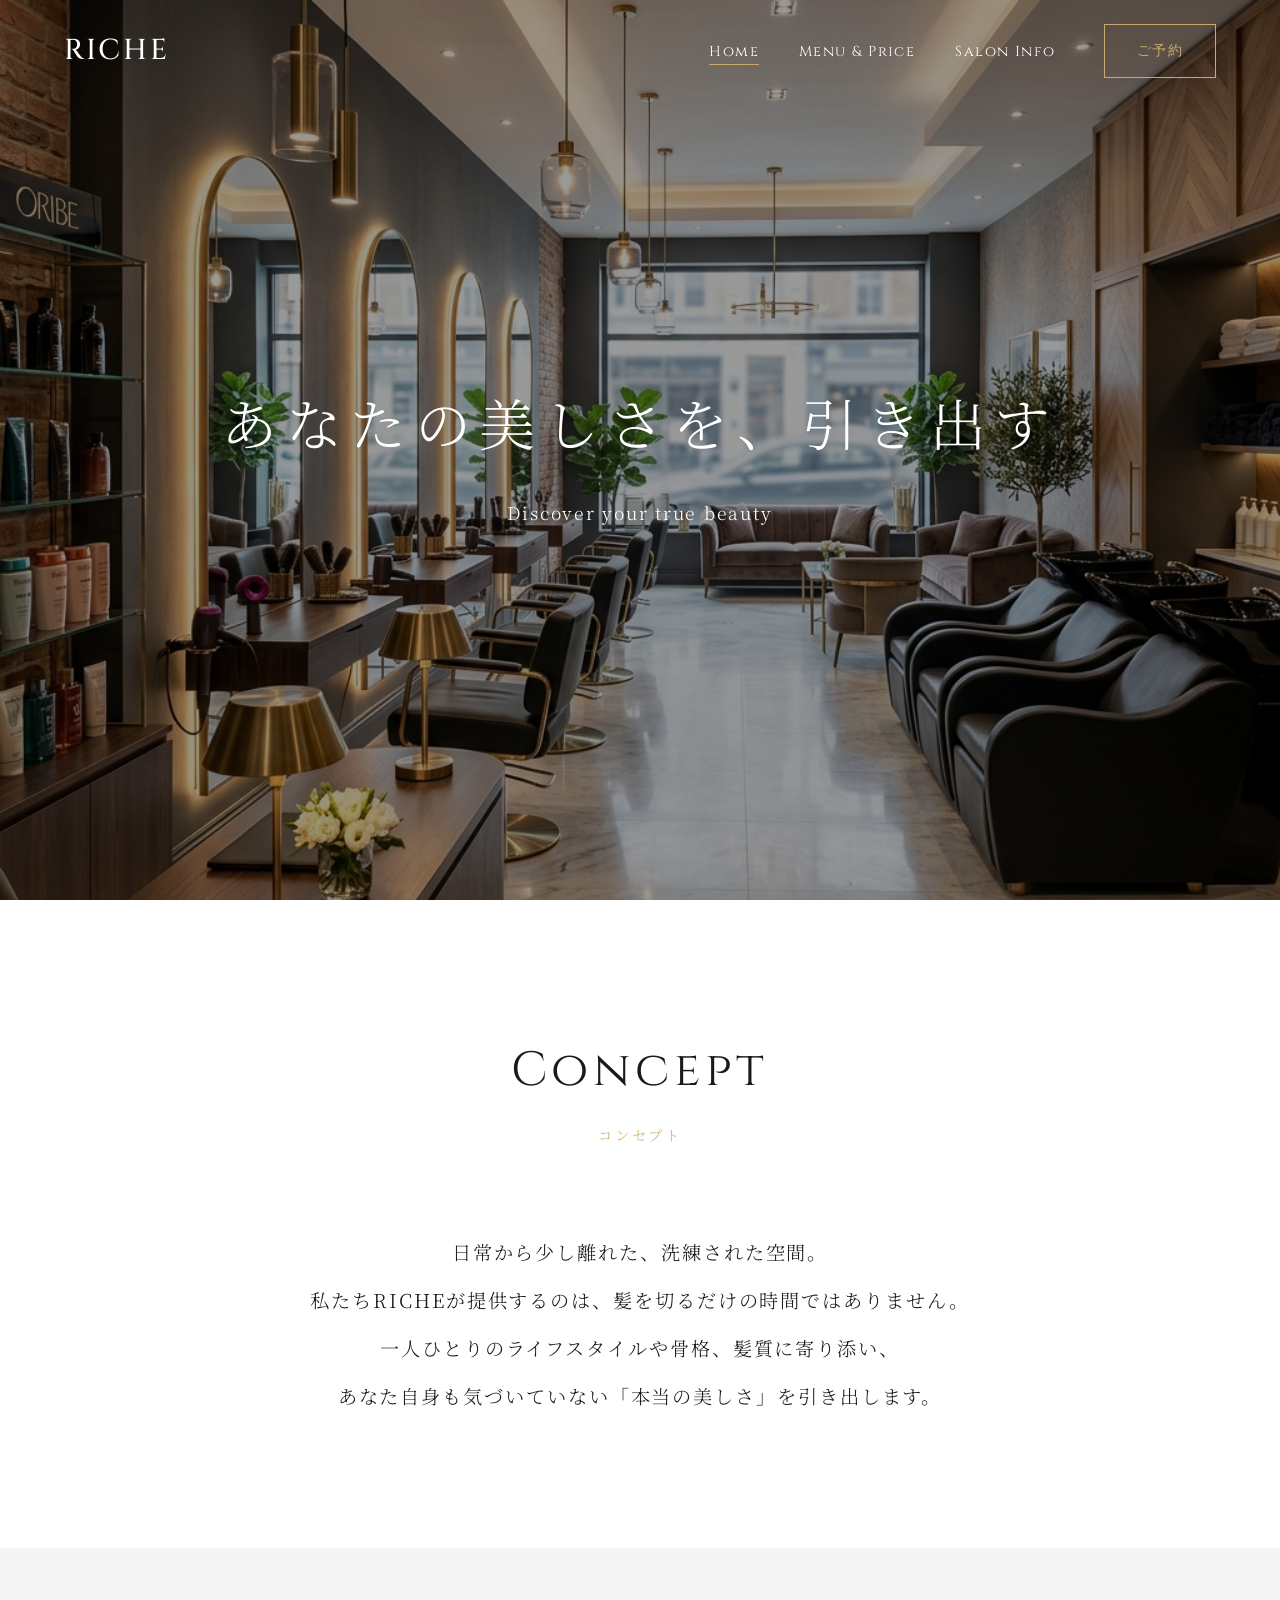
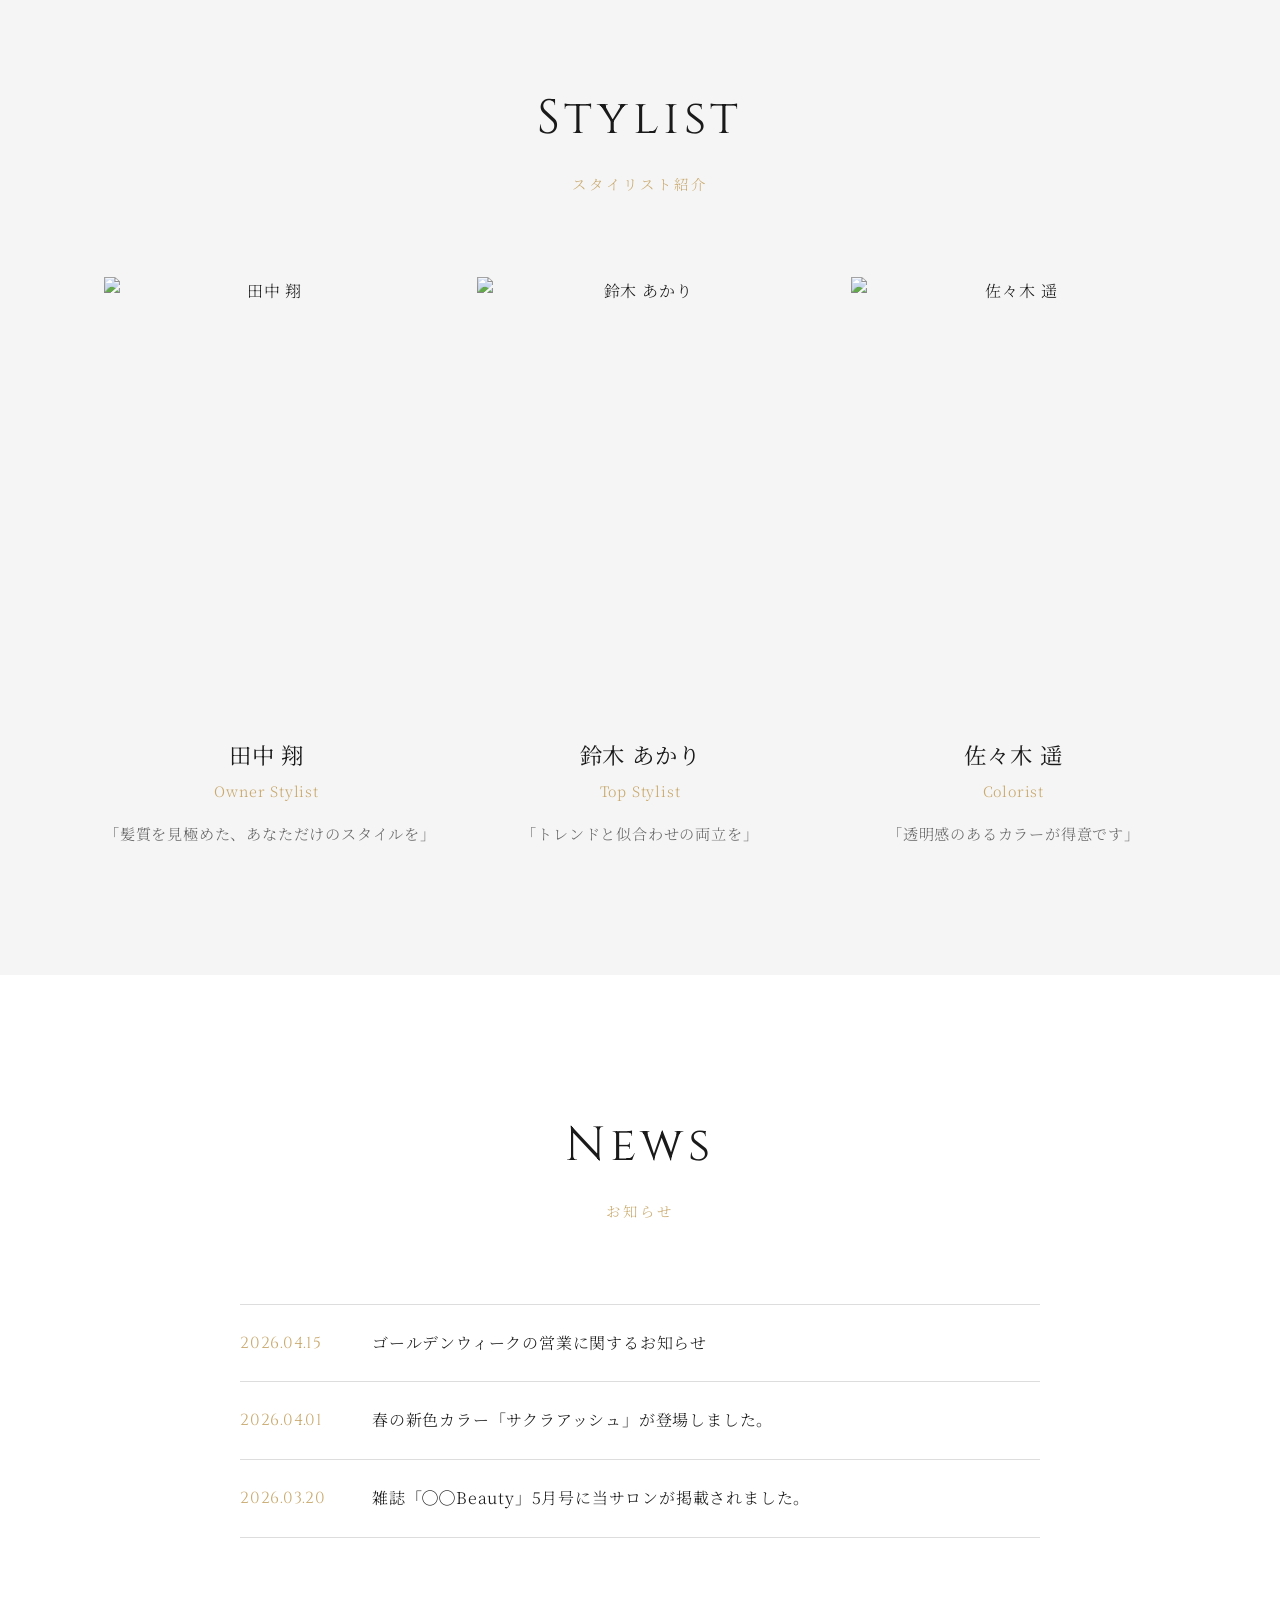
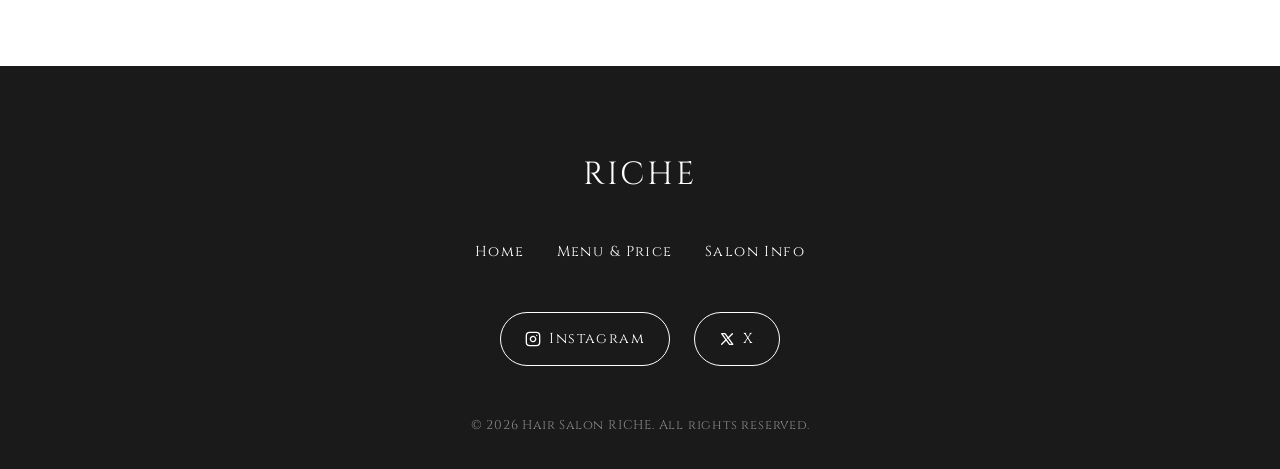
==== index.html @ cffab540 "first commit" ====
<!DOCTYPE html>
<html lang="ja">
<head>
  <meta charset="UTF-8">
  <meta name="viewport" content="width=device-width, initial-scale=1.0">
  <title>Hair Salon RICHE | 表参道の美容室</title>
  <meta name="description" content="東京・表参道の美容サロン「Hair Salon RICHE（リッシュ）」。あなたの美しさを引き出す、上質で洗練されたスタイルをご提案します。">
  <link rel="stylesheet" href="css/style.css">
</head>
<body>

  <!-- Header -->
  <header class="header">
    <a href="index.html" class="logo">RICHE</a>
    
    <div class="menu-toggle">
      <span></span>
      <span></span>
      <span></span>
    </div>

    <nav class="nav">
      <ul class="nav-links">
        <li><a href="index.html" class="nav-link active">Home</a></li>
        <li><a href="menu.html" class="nav-link">Menu & Price</a></li>
        <li><a href="info.html" class="nav-link">Salon Info</a></li>
      </ul>
      <a href="menu.html#reserve" class="btn-reserve">ご予約</a>
    </nav>
  </header>

  <!-- Hero Section -->
  <section class="hero">
    <div class="hero-content">
      <h2 class="hero-title">あなたの美しさを、引き出す</h2>
      <p class="hero-subtitle">Discover your true beauty</p>
    </div>
  </section>

  <!-- Concept Section -->
  <section class="section">
    <div class="container fade-in">
      <div class="section-title">
        <h2 class="en-title">Concept</h2>
        <p class="ja-subtitle">コンセプト</p>
      </div>
      <p class="concept-text">
        日常から少し離れた、洗練された空間。<br>
        私たちRICHEが提供するのは、髪を切るだけの時間ではありません。<br>
        一人ひとりのライフスタイルや骨格、髪質に寄り添い、<br>
        あなた自身も気づいていない「本当の美しさ」を引き出します。
      </p>
    </div>
  </section>

  <!-- Stylist Section -->
  <section class="section section-light">
    <div class="container fade-in">
      <div class="section-title">
        <h2 class="en-title">Stylist</h2>
        <p class="ja-subtitle">スタイリスト紹介</p>
      </div>
      
      <div class="stylist-grid">
        <!-- Stylist 1 -->
        <div class="stylist-card">
          <img src="https://images.unsplash.com/photo-1506794778202-cad84cf45f1d?q=80&w=600&auto=format&fit=crop" alt="田中 翔" class="stylist-image">
          <h3 class="stylist-name">田中 翔</h3>
          <p class="stylist-role">Owner Stylist</p>
          <p class="stylist-comment">「髪質を見極めた、あなただけのスタイルを」</p>
        </div>
        
        <!-- Stylist 2 -->
        <div class="stylist-card">
          <img src="https://images.unsplash.com/photo-1534528741775-53994a69daeb?q=80&w=600&auto=format&fit=crop" alt="鈴木 あかり" class="stylist-image">
          <h3 class="stylist-name">鈴木 あかり</h3>
          <p class="stylist-role">Top Stylist</p>
          <p class="stylist-comment">「トレンドと似合わせの両立を」</p>
        </div>

        <!-- Stylist 3 -->
        <div class="stylist-card">
          <img src="https://images.unsplash.com/photo-1544005313-94ddf0286df2?q=80&w=600&auto=format&fit=crop" alt="佐々木 遥" class="stylist-image">
          <h3 class="stylist-name">佐々木 遥</h3>
          <p class="stylist-role">Colorist</p>
          <p class="stylist-comment">「透明感のあるカラーが得意です」</p>
        </div>
      </div>
    </div>
  </section>

  <!-- News Section -->
  <section class="section">
    <div class="container fade-in">
      <div class="section-title">
        <h2 class="en-title">News</h2>
        <p class="ja-subtitle">お知らせ</p>
      </div>
      
      <div class="news-list">
        <article class="news-item">
          <time class="news-date">2026.04.15</time>
          <p class="news-title">ゴールデンウィークの営業に関するお知らせ</p>
        </article>
        <article class="news-item">
          <time class="news-date">2026.04.01</time>
          <p class="news-title">春の新色カラー「サクラアッシュ」が登場しました。</p>
        </article>
        <article class="news-item">
          <time class="news-date">2026.03.20</time>
          <p class="news-title">雑誌「◯◯Beauty」5月号に当サロンが掲載されました。</p>
        </article>
      </div>
    </div>
  </section>

  <!-- Footer -->
  <footer class="footer">
    <div class="footer-logo">RICHE</div>
    <ul class="footer-nav">
      <li><a href="index.html">Home</a></li>
      <li><a href="menu.html">Menu & Price</a></li>
      <li><a href="info.html">Salon Info</a></li>
    </ul>
    <div class="footer-sns">
      <a href="#" target="_blank" rel="noopener noreferrer" class="btn-sns">
        <svg xmlns="http://www.w3.org/2000/svg" width="16" height="16" viewBox="0 0 24 24" fill="none" stroke="currentColor" stroke-width="2" stroke-linecap="round" stroke-linejoin="round"><rect x="2" y="2" width="20" height="20" rx="5" ry="5"></rect><path d="M16 11.37A4 4 0 1 1 12.63 8 4 4 0 0 1 16 11.37z"></path><line x1="17.5" y1="6.5" x2="17.51" y2="6.5"></line></svg>
        <span>Instagram</span>
      </a>
      <a href="#" target="_blank" rel="noopener noreferrer" class="btn-sns">
        <svg xmlns="http://www.w3.org/2000/svg" width="16" height="16" viewBox="0 0 24 24" fill="none" stroke="currentColor" stroke-width="2" stroke-linecap="round" stroke-linejoin="round"><path d="M4 4l11.73 16h5L9 4z"></path><path d="M4 20l6.76-6.76"></path><path d="M20 4l-6.76 6.76"></path></svg>
        <span>X</span>
      </a>
    </div>
    <p class="copyright">&copy; 2026 Hair Salon RICHE. All rights reserved.</p>
  </footer>

  <script src="js/script.js"></script>
</body>
</html>
---- css/style.css ----
@import url('https://fonts.googleapis.com/css2?family=Cinzel:wght@400;500;600&family=Noto+Serif+JP:wght@300;400;500&display=swap');

/* Variables */
:root {
  --color-black: #1A1A1A;
  --color-gold: #C9A96E;
  --color-white: #FFFFFF;
  --color-lightgray: #F5F5F5;
  --font-ja: 'Noto Serif JP', serif;
  --font-en: 'Cinzel', serif;
}

/* Reset & Base Styles */
* {
  margin: 0;
  padding: 0;
  box-sizing: border-box;
}

body {
  font-family: var(--font-ja);
  color: var(--color-black);
  background-color: var(--color-white);
  line-height: 1.8;
  font-weight: 300;
  letter-spacing: 0.05em;
  overflow-x: hidden;
}

a {
  text-decoration: none;
  color: inherit;
  transition: all 0.3s ease;
}

img {
  max-width: 100%;
  height: auto;
  display: block;
}

ul {
  list-style: none;
}

/* Typography */
h1, h2, h3, h4, h5, h6 {
  font-weight: 400;
}

.en-title {
  font-family: var(--font-en);
  font-size: 3rem;
  letter-spacing: 0.1em;
  margin-bottom: 0.5rem;
  color: var(--color-black);
}

.ja-subtitle {
  font-size: 0.9rem;
  color: var(--color-gold);
  letter-spacing: 0.2em;
  margin-bottom: 3rem;
}

.section-title {
  text-align: center;
  margin-bottom: 5rem;
}

/* Layout */
.container {
  max-width: 1200px;
  margin: 0 auto;
  padding: 0 5%;
}

.section {
  padding: 8rem 0;
}

.section-light {
  background-color: var(--color-lightgray);
}

/* Header */
.header {
  position: fixed;
  top: 0;
  left: 0;
  width: 100%;
  padding: 1.5rem 5%;
  display: flex;
  justify-content: space-between;
  align-items: center;
  z-index: 100;
  transition: background-color 0.4s ease, padding 0.4s ease;
}

.header.scrolled {
  background-color: rgba(255, 255, 255, 0.95);
  padding: 1rem 5%;
  box-shadow: 0 2px 10px rgba(0, 0, 0, 0.05);
}

.logo {
  font-family: var(--font-en);
  font-size: 1.8rem;
  font-weight: 500;
  letter-spacing: 0.1em;
  color: var(--color-white);
  transition: color 0.4s ease;
}

.header.scrolled .logo,
.header.not-top .logo {
  color: var(--color-black);
}

.nav {
  display: flex;
  align-items: center;
  gap: 3rem;
}

.nav-links {
  display: flex;
  gap: 2.5rem;
}

.nav-link {
  font-family: var(--font-en);
  font-size: 0.9rem;
  letter-spacing: 0.1em;
  color: var(--color-white);
  position: relative;
  transition: color 0.4s ease;
}

.header.scrolled .nav-link,
.header.not-top .nav-link {
  color: var(--color-black);
}

.nav-link::after {
  content: '';
  position: absolute;
  bottom: -4px;
  left: 0;
  width: 0;
  height: 1px;
  background-color: var(--color-gold);
  transition: width 0.3s ease;
}

.nav-link:hover::after,
.nav-link.active::after {
  width: 100%;
}

.btn-reserve {
  display: inline-block;
  padding: 0.8rem 2rem;
  background-color: transparent;
  color: var(--color-gold);
  border: 1px solid var(--color-gold);
  font-family: var(--font-en);
  font-size: 0.9rem;
  letter-spacing: 0.1em;
  transition: all 0.3s ease;
}

.btn-reserve:hover {
  background-color: var(--color-gold);
  color: var(--color-white);
}

/* Mobile Menu Toggle */
.menu-toggle {
  display: none;
  flex-direction: column;
  gap: 6px;
  cursor: pointer;
  z-index: 101;
}

.menu-toggle span {
  display: block;
  width: 30px;
  height: 1px;
  background-color: var(--color-white);
  transition: all 0.3s ease;
}

.header.scrolled .menu-toggle span,
.header.not-top .menu-toggle span {
  background-color: var(--color-black);
}

.menu-toggle.active span:nth-child(1) {
  transform: translateY(7px) rotate(45deg);
  background-color: var(--color-black);
}

.menu-toggle.active span:nth-child(2) {
  opacity: 0;
}

.menu-toggle.active span:nth-child(3) {
  transform: translateY(-7px) rotate(-45deg);
  background-color: var(--color-black);
}

/* Hero Section */
.hero {
  height: 100vh;
  position: relative;
  display: flex;
  align-items: center;
  justify-content: center;
  background-image: url('../images/hero_salon_empty.png');
  background-size: cover;
  background-position: center;
  background-attachment: fixed;
}

.hero::after {
  content: '';
  position: absolute;
  top: 0;
  left: 0;
  width: 100%;
  height: 100%;
  background-color: rgba(0, 0, 0, 0.4);
}

.hero-content {
  position: relative;
  z-index: 1;
  text-align: center;
  color: var(--color-white);
}

.hero-title {
  font-size: 3.5rem;
  font-weight: 300;
  letter-spacing: 0.15em;
  margin-bottom: 1.5rem;
  opacity: 0;
  transform: translateY(30px);
  animation: fadeInUp 1.5s ease 0.5s forwards;
}

.hero-subtitle {
  font-size: 1.1rem;
  letter-spacing: 0.1em;
  opacity: 0;
  transform: translateY(30px);
  animation: fadeInUp 1.5s ease 1s forwards;
}

/* Concept Section */
.concept-text {
  text-align: center;
  font-size: 1.2rem;
  line-height: 2.5;
  letter-spacing: 0.1em;
  max-width: 800px;
  margin: 0 auto;
}

/* Stylist Section */
.stylist-grid {
  display: grid;
  grid-template-columns: repeat(3, 1fr);
  gap: 3rem;
}

.stylist-card {
  text-align: center;
}

.stylist-image {
  width: 100%;
  aspect-ratio: 3/4;
  object-fit: cover;
  margin-bottom: 1.5rem;
  filter: grayscale(20%);
  transition: filter 0.4s ease;
}

.stylist-card:hover .stylist-image {
  filter: grayscale(0%);
}

.stylist-name {
  font-size: 1.4rem;
  margin-bottom: 0.2rem;
}

.stylist-role {
  font-size: 0.9rem;
  color: var(--color-gold);
  margin-bottom: 1rem;
}

.stylist-comment {
  font-size: 0.95rem;
  color: #666;
}

/* News Section */
.news-list {
  max-width: 800px;
  margin: 0 auto;
}

.news-item {
  display: flex;
  gap: 2rem;
  padding: 1.5rem 0;
  border-bottom: 1px solid #ddd;
  transition: background-color 0.3s ease;
}

.news-item:first-child {
  border-top: 1px solid #ddd;
}

.news-item:hover {
  background-color: var(--color-white);
}

.news-date {
  font-family: var(--font-en);
  color: var(--color-gold);
  min-width: 100px;
}

.news-title {
  font-size: 1rem;
}

/* Page Header (Subpages) */
.page-header {
  padding-top: 180px;
  padding-bottom: 80px;
  text-align: center;
  background-color: var(--color-lightgray);
  opacity: 0;
  transform: translateY(30px);
  animation: fadeInUp 1s ease 0.2s forwards;
}

/* Menu Section */
.menu-category {
  margin-bottom: 5rem;
}

.menu-category-title {
  font-family: var(--font-en);
  font-size: 2rem;
  color: var(--color-gold);
  margin-bottom: 2rem;
  border-bottom: 1px solid #eee;
  padding-bottom: 1rem;
  text-align: left;
}

.menu-list {
  display: grid;
  gap: 1.5rem;
}

.menu-item {
  display: flex;
  justify-content: space-between;
  align-items: baseline;
}

.menu-name {
  font-size: 1.1rem;
}

.menu-price {
  font-family: var(--font-en);
  font-size: 1.2rem;
}

/* Coupon Banner */
.coupon-banner {
  background-color: var(--color-black);
  color: var(--color-white);
  text-align: center;
  padding: 4rem 2rem;
  margin: 5rem 0;
}

.coupon-title {
  font-size: 1.5rem;
  margin-bottom: 1rem;
  color: var(--color-gold);
}

.coupon-desc {
  font-size: 1.1rem;
  letter-spacing: 0.1em;
}

/* Reservation Form */
.reservation-section {
  padding: 8rem 0;
  background-color: var(--color-lightgray);
}

.reservation-form {
  max-width: 800px;
  margin: 0 auto;
  background: var(--color-white);
  padding: 4rem;
  box-shadow: 0 4px 20px rgba(0,0,0,0.05);
}

.form-group {
  margin-bottom: 2rem;
}

.form-label {
  display: block;
  font-family: var(--font-en);
  margin-bottom: 0.5rem;
  font-size: 0.9rem;
  letter-spacing: 0.1em;
  color: var(--color-gold);
}

.form-control {
  width: 100%;
  padding: 1rem;
  border: 1px solid #ddd;
  font-family: var(--font-ja);
  font-size: 1rem;
  background-color: var(--color-white);
  transition: border-color 0.3s ease;
}

.form-control:focus {
  outline: none;
  border-color: var(--color-gold);
}

textarea.form-control {
  resize: vertical;
  min-height: 150px;
}

.btn-submit {
  display: block;
  width: 100%;
  padding: 1.2rem;
  background-color: var(--color-black);
  color: var(--color-white);
  border: none;
  font-family: var(--font-en);
  font-size: 1.1rem;
  letter-spacing: 0.1em;
  cursor: pointer;
  transition: background-color 0.3s ease;
  margin-top: 3rem;
}

.btn-submit:hover {
  background-color: var(--color-gold);
}

/* External Booking Button */
.external-booking {
  text-align: center;
  margin-bottom: 4rem;
}

.btn-hotpepper {
  display: inline-block;
  background-color: #1A1A1A;
  color: #FFF;
  padding: 1.2rem 3rem;
  font-weight: 500;
  border-radius: 4px;
  letter-spacing: 0.1em;
  transition: background-color 0.3s ease;
  margin-bottom: 3rem;
}

.btn-hotpepper:hover {
  background-color: #333;
  color: #FFF;
}

.separator {
  display: flex;
  align-items: center;
  text-align: center;
  color: #888;
  font-size: 0.9rem;
}

.separator::before,
.separator::after {
  content: '';
  flex: 1;
  border-bottom: 1px solid #ddd;
}

.separator span {
  padding: 0 1rem;
}

/* Calendar */
.calendar-header {
  display: flex;
  justify-content: space-between;
  align-items: center;
  margin-bottom: 1rem;
}

.btn-calendar-nav {
  background: var(--color-white);
  border: 1px solid #ddd;
  padding: 0.5rem 1.5rem;
  cursor: pointer;
  font-family: var(--font-ja);
  transition: background-color 0.3s ease;
}

.btn-calendar-nav:hover {
  background: var(--color-lightgray);
}

.calendar-wrapper {
  overflow-x: auto;
  overflow-y: scroll;
  max-height: 400px; /* 13:00あたりまで表示 */
  margin-bottom: 1rem;
  border-bottom: 1px solid #ddd;
}

.availability-calendar {
  width: 100%;
  border-collapse: separate;
  border-spacing: 0;
  text-align: center;
  min-width: 600px;
}

.availability-calendar thead th {
  position: sticky;
  top: 0;
  z-index: 2;
  border-top: 1px solid #ddd;
  border-bottom: 1px solid #ddd;
  background-color: var(--color-lightgray);
}

.availability-calendar th {
  border-right: 1px solid #ddd;
  border-bottom: 1px solid #ddd;
  padding: 1.2rem 0.8rem;
  font-family: var(--font-ja);
}

.availability-calendar td {
  border-right: 1px solid #ddd;
  border-bottom: 1px solid #ddd;
  padding: 0;
  font-family: var(--font-ja);
  height: 1px; /* Firefox等で高さを100%にするハック */
}

.availability-calendar th:first-child,
.availability-calendar td:first-child {
  border-left: 1px solid #ddd;
}

.availability-calendar th {
  background-color: var(--color-lightgray);
  font-weight: 500;
  font-size: 0.9rem;
}

.availability-calendar td {
  background-color: var(--color-white);
  padding: 0;
}

.availability-calendar label {
  display: block;
  width: 100%;
  height: 100%;
  cursor: pointer;
  margin: 0;
}

.availability-calendar input[type="radio"] {
  display: none;
}

.availability-calendar input[type="radio"] + span {
  display: flex;
  justify-content: center;
  align-items: center;
  width: 100%;
  height: 100%;
  padding: 1.2rem 0.8rem;
  box-sizing: border-box;
  transition: all 0.3s ease;
}

.availability-calendar input[type="radio"]:checked + span {
  background-color: var(--color-gold);
  color: var(--color-white);
}

.status-x {
  color: #ccc;
  display: flex;
  justify-content: center;
  align-items: center;
  width: 100%;
  height: 100%;
  padding: 1.2rem 0.8rem;
  box-sizing: border-box;
}

/* Modal */
.modal {
  display: none;
  position: fixed;
  top: 0;
  left: 0;
  width: 100%;
  height: 100%;
  background: rgba(0,0,0,0.6);
  z-index: 1000;
  align-items: center;
  justify-content: center;
}

.modal.active {
  display: flex;
}

.modal-content {
  background: var(--color-white);
  padding: 3rem;
  max-width: 500px;
  width: 90%;
  border-radius: 4px;
  position: relative;
}

.modal-close {
  position: absolute;
  top: 1rem;
  right: 1.5rem;
  font-size: 1.5rem;
  cursor: pointer;
  color: #888;
  transition: color 0.3s ease;
}

.modal-close:hover {
  color: var(--color-black);
}

.modal-title {
  font-size: 1.2rem;
  margin-bottom: 2rem;
  text-align: center;
  color: var(--color-gold);
}

.modal-details p {
  margin-bottom: 1rem;
  font-size: 0.95rem;
}

.modal-actions {
  display: flex;
  gap: 1rem;
  margin-top: 2rem;
}

.modal-actions button {
  flex: 1;
  padding: 1rem;
  font-family: var(--font-ja);
  font-size: 1rem;
  cursor: pointer;
  border: none;
  transition: all 0.3s ease;
}

.btn-cancel {
  background: var(--color-lightgray);
  color: var(--color-black);
}

.btn-cancel:hover {
  background: #e0e0e0;
}

.btn-confirm {
  background: var(--color-black);
  color: var(--color-white);
}

.btn-confirm:hover {
  background: var(--color-gold);
}

/* Info Section */
.gallery-grid {
  display: grid;
  grid-template-columns: repeat(2, 1fr);
  gap: 2rem;
  margin-bottom: 5rem;
}

.gallery-img {
  width: 100%;
  aspect-ratio: 4/3;
  object-fit: cover;
}

.info-wrapper {
  display: flex;
  gap: 4rem;
  align-items: flex-start;
}

.info-details {
  flex: 1;
}

.info-table {
  width: 100%;
  border-collapse: collapse;
}

.info-table th,
.info-table td {
  padding: 1.5rem 0;
  border-bottom: 1px solid #eee;
  text-align: left;
}

.info-table th {
  width: 30%;
  font-weight: 400;
  color: var(--color-gold);
}

.info-map {
  flex: 1;
  height: 400px;
}

.info-map iframe {
  width: 100%;
  height: 100%;
  border: 0;
}

/* Footer */
.footer {
  background-color: var(--color-black);
  color: var(--color-white);
  padding: 5rem 5% 2rem;
  text-align: center;
}

.footer-logo {
  font-family: var(--font-en);
  font-size: 2rem;
  margin-bottom: 2rem;
  letter-spacing: 0.1em;
}

.footer-nav {
  display: flex;
  justify-content: center;
  gap: 2rem;
  margin-bottom: 3rem;
}

.footer-nav a {
  font-family: var(--font-en);
  font-size: 0.9rem;
  letter-spacing: 0.1em;
}

.footer-nav a:hover {
  color: var(--color-gold);
}

.footer-sns {
  display: flex;
  justify-content: center;
  gap: 1.5rem;
  margin-bottom: 3rem;
}

.btn-sns {
  display: flex;
  align-items: center;
  gap: 0.5rem;
  padding: 0.8rem 1.5rem;
  background-color: transparent;
  color: var(--color-white);
  border: 1px solid var(--color-white);
  font-family: var(--font-en);
  font-size: 0.9rem;
  letter-spacing: 0.1em;
  border-radius: 30px;
  transition: all 0.3s ease;
}

.btn-sns:hover {
  background-color: var(--color-white);
  color: var(--color-black);
}

.copyright {
  font-family: var(--font-en);
  font-size: 0.8rem;
  color: #888;
}

/* Animations */
@keyframes fadeInUp {
  from {
    opacity: 0;
    transform: translateY(30px);
  }
  to {
    opacity: 1;
    transform: translateY(0);
  }
}

.fade-in {
  opacity: 0;
  transform: translateY(30px);
  transition: opacity 1s ease, transform 1s ease;
}

.fade-in.appear {
  opacity: 1;
  transform: translateY(0);
}

/* Responsive */
@media (max-width: 900px) {
  .nav {
    position: fixed;
    top: 0;
    left: 0;
    width: 100%;
    height: 100vh;
    background-color: var(--color-white);
    flex-direction: column;
    justify-content: center;
    align-items: center;
    gap: 2rem;
    transform: translateX(100%);
    transition: transform 0.4s ease;
  }

  .nav.active {
    transform: translateX(0);
  }

  .nav-links {
    flex-direction: column;
    align-items: center;
    gap: 2rem;
  }

  .nav-link {
    color: var(--color-black);
    font-size: 1.2rem;
  }

  .menu-toggle {
    display: flex;
  }

  .header.scrolled .menu-toggle span,
  .header.not-top .menu-toggle span {
    background-color: var(--color-black);
  }

  .stylist-grid {
    grid-template-columns: 1fr;
    gap: 4rem;
  }

  .hero-title {
    font-size: 2.2rem;
  }

  .concept-text {
    font-size: 1rem;
    line-height: 2;
  }

  .info-wrapper {
    flex-direction: column;
  }

  .info-map {
    width: 100%;
  }

  .gallery-grid {
    grid-template-columns: 1fr;
  }

  .page-header {
    padding-top: 140px;
    padding-bottom: 60px;
  }

  .en-title {
    font-size: 2.5rem;
  }

  .reservation-form {
    padding: 2rem 1.5rem;
  }
}
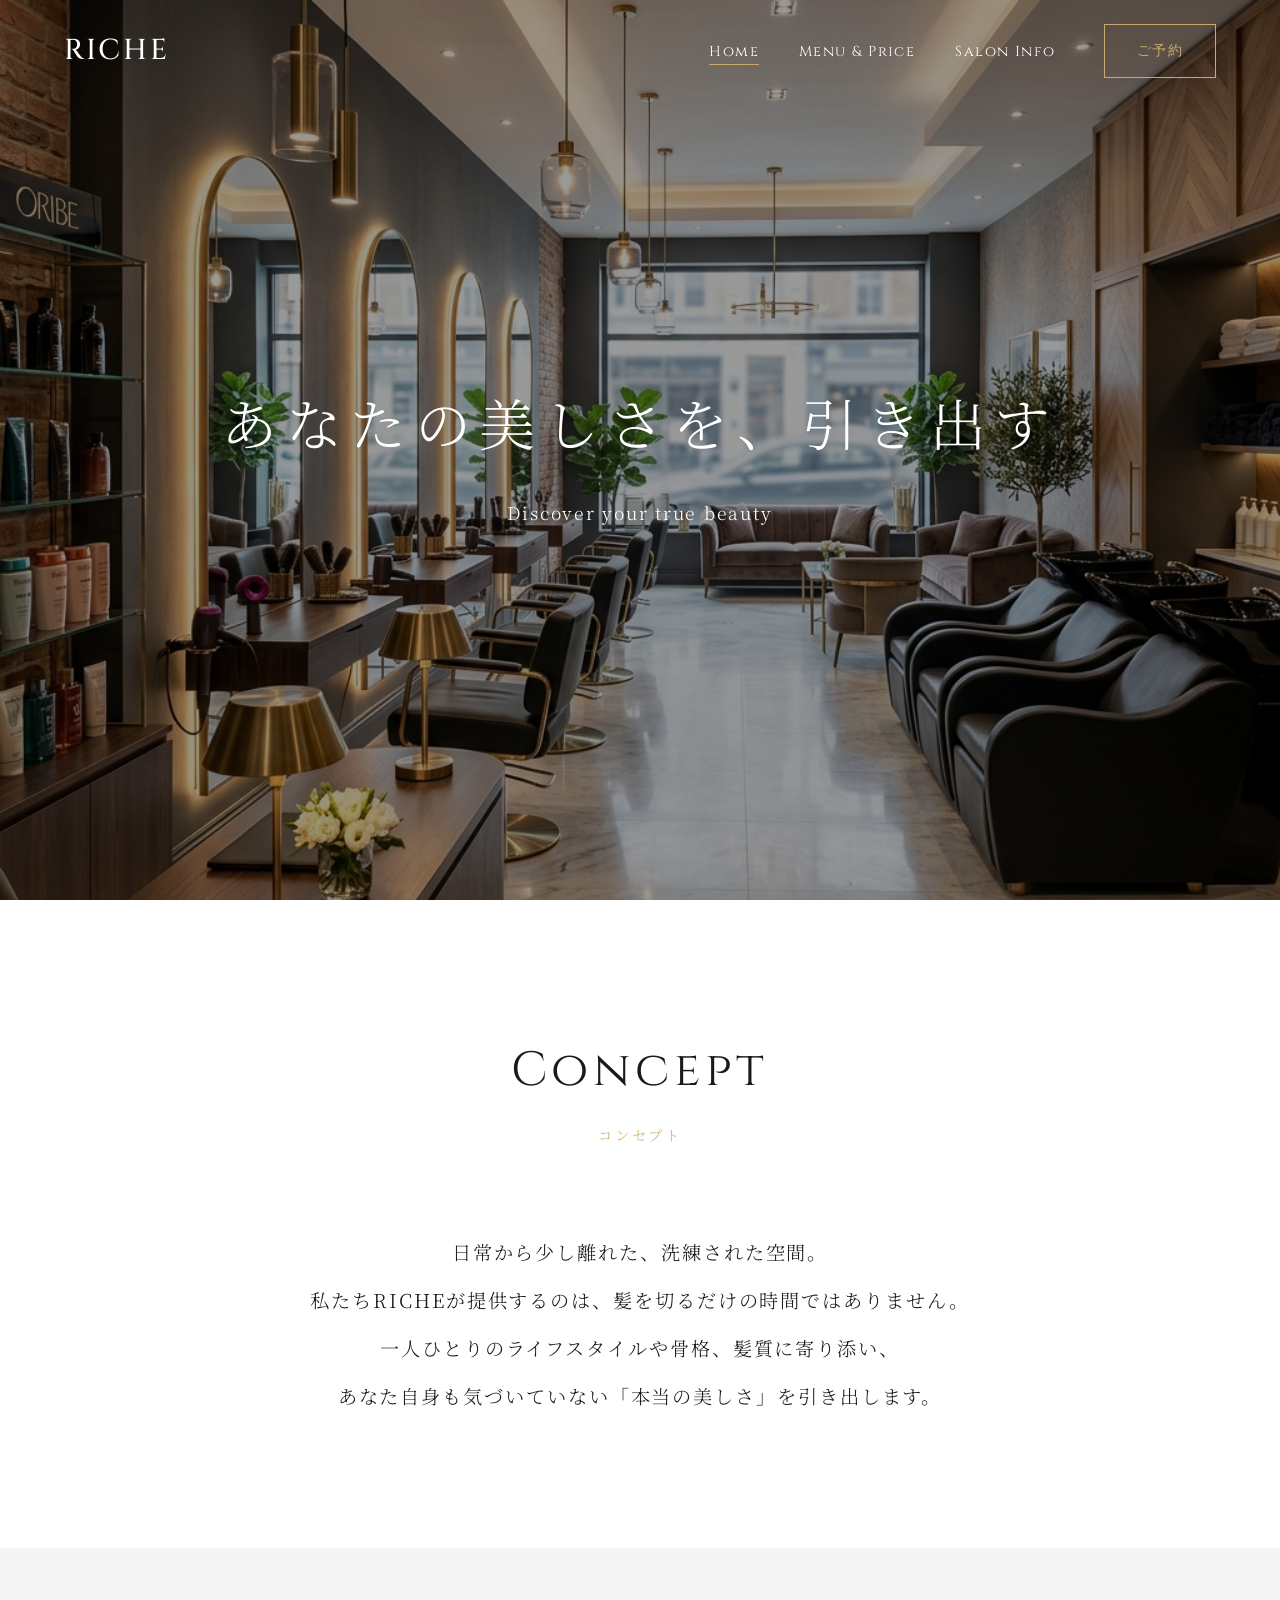
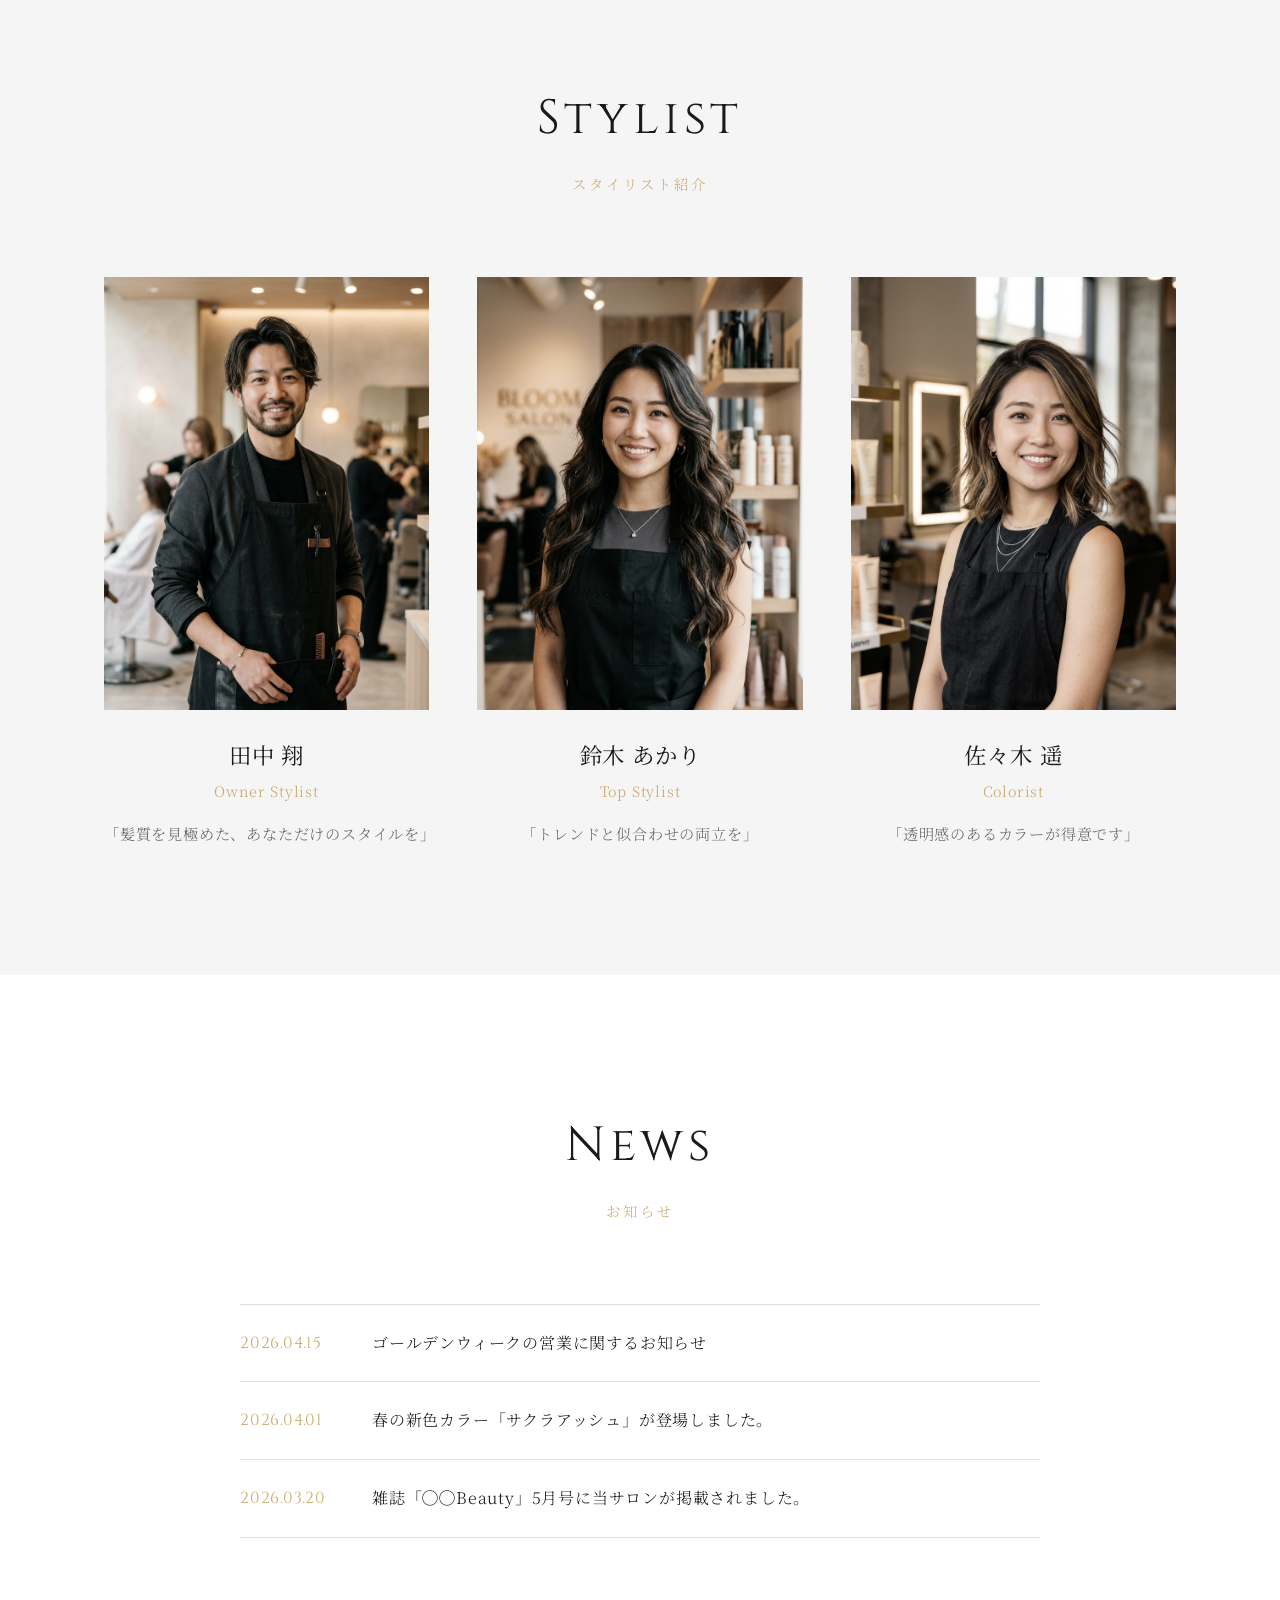
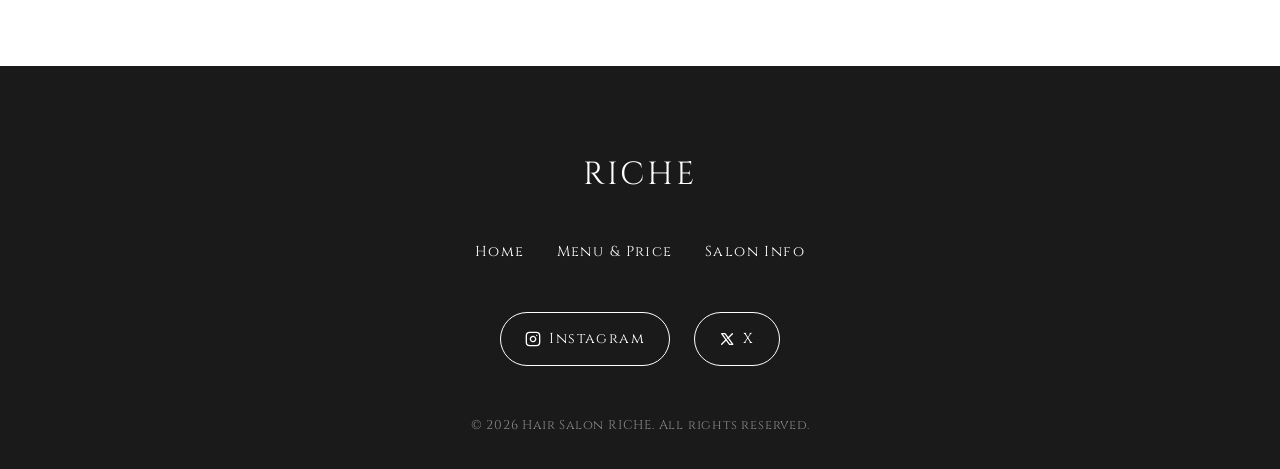
==== commit 3bafab12: "update" ====
--- a/index.html
+++ b/index.html
@@ -64,7 +64,7 @@
       <div class="stylist-grid">
         <!-- Stylist 1 -->
         <div class="stylist-card">
-          <img src="https://images.unsplash.com/photo-1506794778202-cad84cf45f1d?q=80&w=600&auto=format&fit=crop" alt="田中 翔" class="stylist-image">
+          <img src="images/stylist_tanaka.png" alt="田中 翔" class="stylist-image">
           <h3 class="stylist-name">田中 翔</h3>
           <p class="stylist-role">Owner Stylist</p>
           <p class="stylist-comment">「髪質を見極めた、あなただけのスタイルを」</p>
@@ -72,7 +72,7 @@
         
         <!-- Stylist 2 -->
         <div class="stylist-card">
-          <img src="https://images.unsplash.com/photo-1534528741775-53994a69daeb?q=80&w=600&auto=format&fit=crop" alt="鈴木 あかり" class="stylist-image">
+          <img src="images/stylist_suzuki.png" alt="鈴木 あかり" class="stylist-image">
           <h3 class="stylist-name">鈴木 あかり</h3>
           <p class="stylist-role">Top Stylist</p>
           <p class="stylist-comment">「トレンドと似合わせの両立を」</p>
@@ -80,7 +80,7 @@
 
         <!-- Stylist 3 -->
         <div class="stylist-card">
-          <img src="https://images.unsplash.com/photo-1544005313-94ddf0286df2?q=80&w=600&auto=format&fit=crop" alt="佐々木 遥" class="stylist-image">
+          <img src="images/stylist_sasaki.png" alt="佐々木 遥" class="stylist-image">
           <h3 class="stylist-name">佐々木 遥</h3>
           <p class="stylist-role">Colorist</p>
           <p class="stylist-comment">「透明感のあるカラーが得意です」</p>
--- a/css/style.css
+++ b/css/style.css
@@ -558,6 +558,22 @@
   z-index: 2;
   border-top: 1px solid #ddd;
   border-bottom: 1px solid #ddd;
+  background-color: var(--color-lightgray);
+}
+
+/* 左上角のセル（"時間"）は縦・横両方のスクロールで固定 */
+.availability-calendar thead th:first-child {
+  position: sticky;
+  left: 0;
+  z-index: 3; /* 他のstickyヘッダーより前面に表示 */
+  background-color: var(--color-lightgray);
+}
+
+/* 時間列（各行の最初のth）を横スクロール時に左端に固定 */
+.availability-calendar tbody th:first-child {
+  position: sticky;
+  left: 0;
+  z-index: 1;
   background-color: var(--color-lightgray);
 }
 
@@ -905,6 +921,13 @@
     gap: 4rem;
   }
 
+  /* スマホではbackground-attachment:fixedが正しく動作しないため、scrollに変更 */
+  .hero {
+    background-attachment: scroll;
+    background-size: cover;
+    background-position: center;
+  }
+
   .hero-title {
     font-size: 2.2rem;
   }
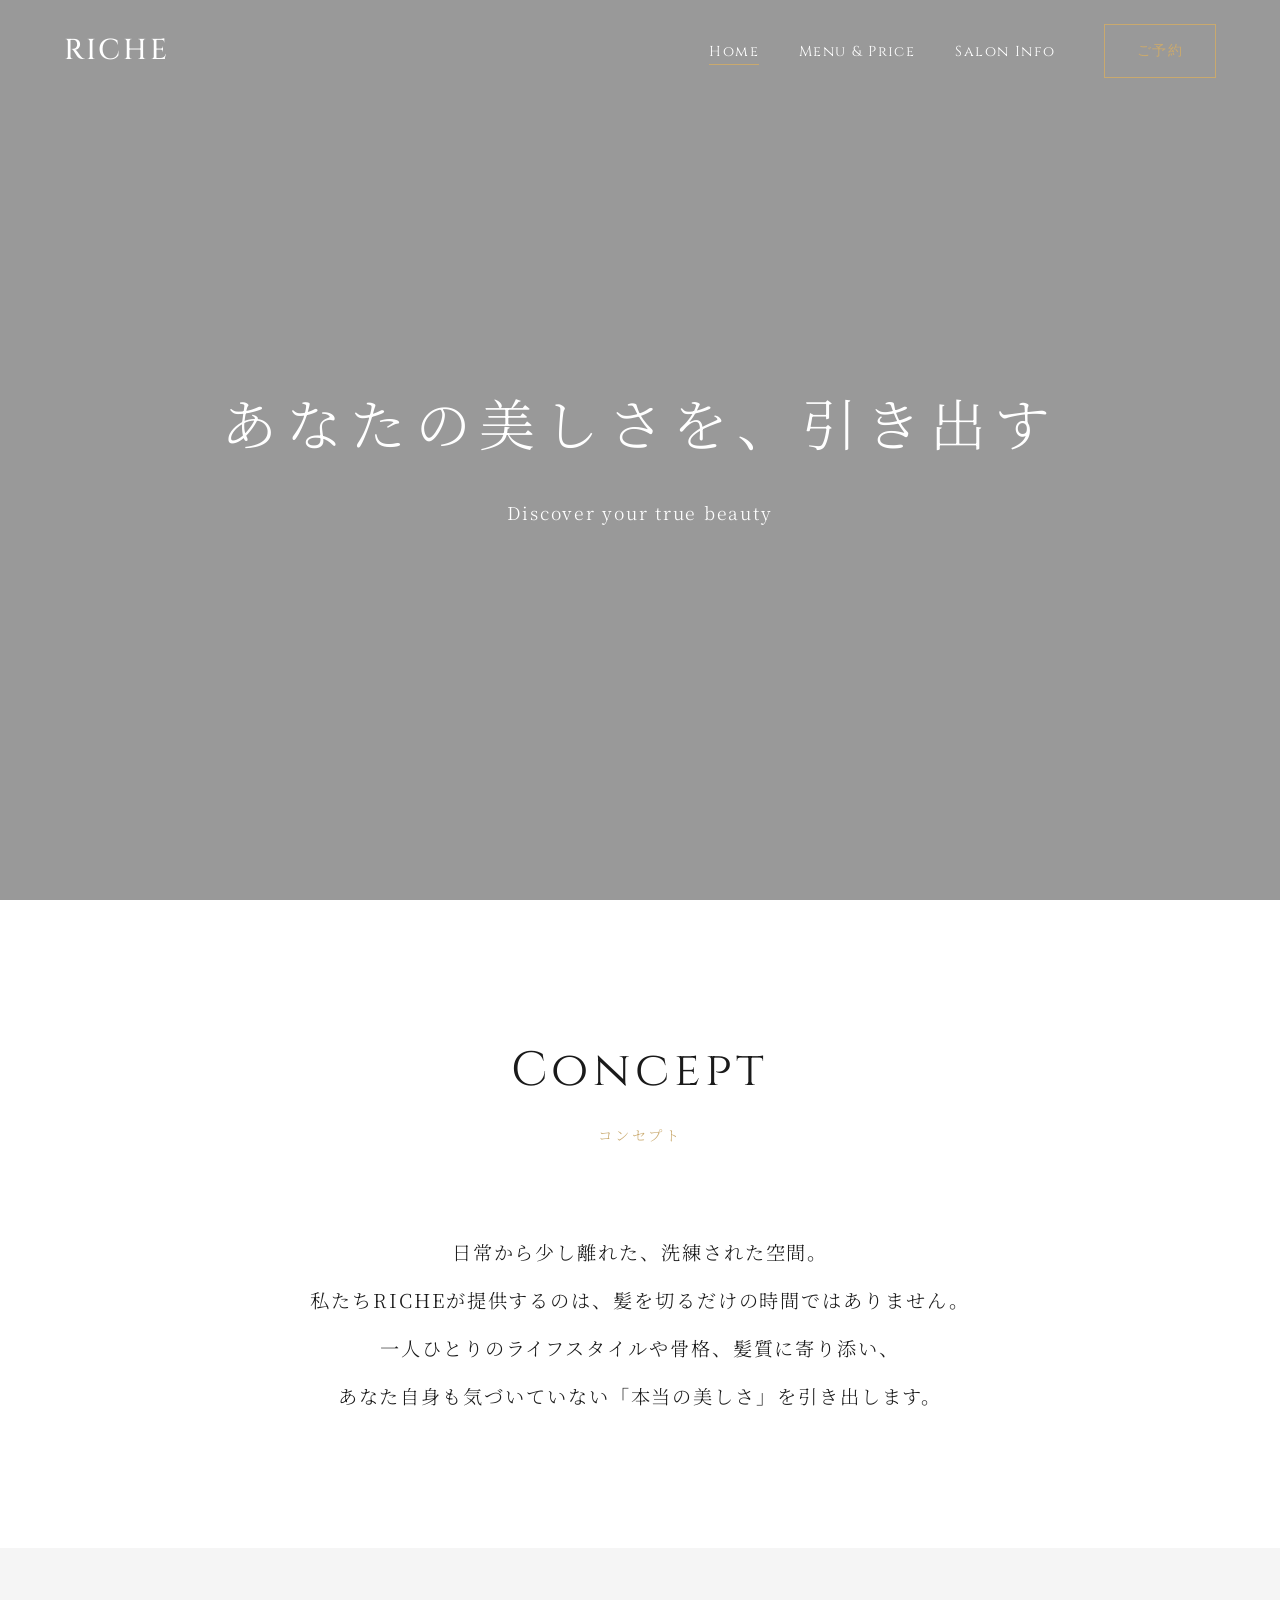
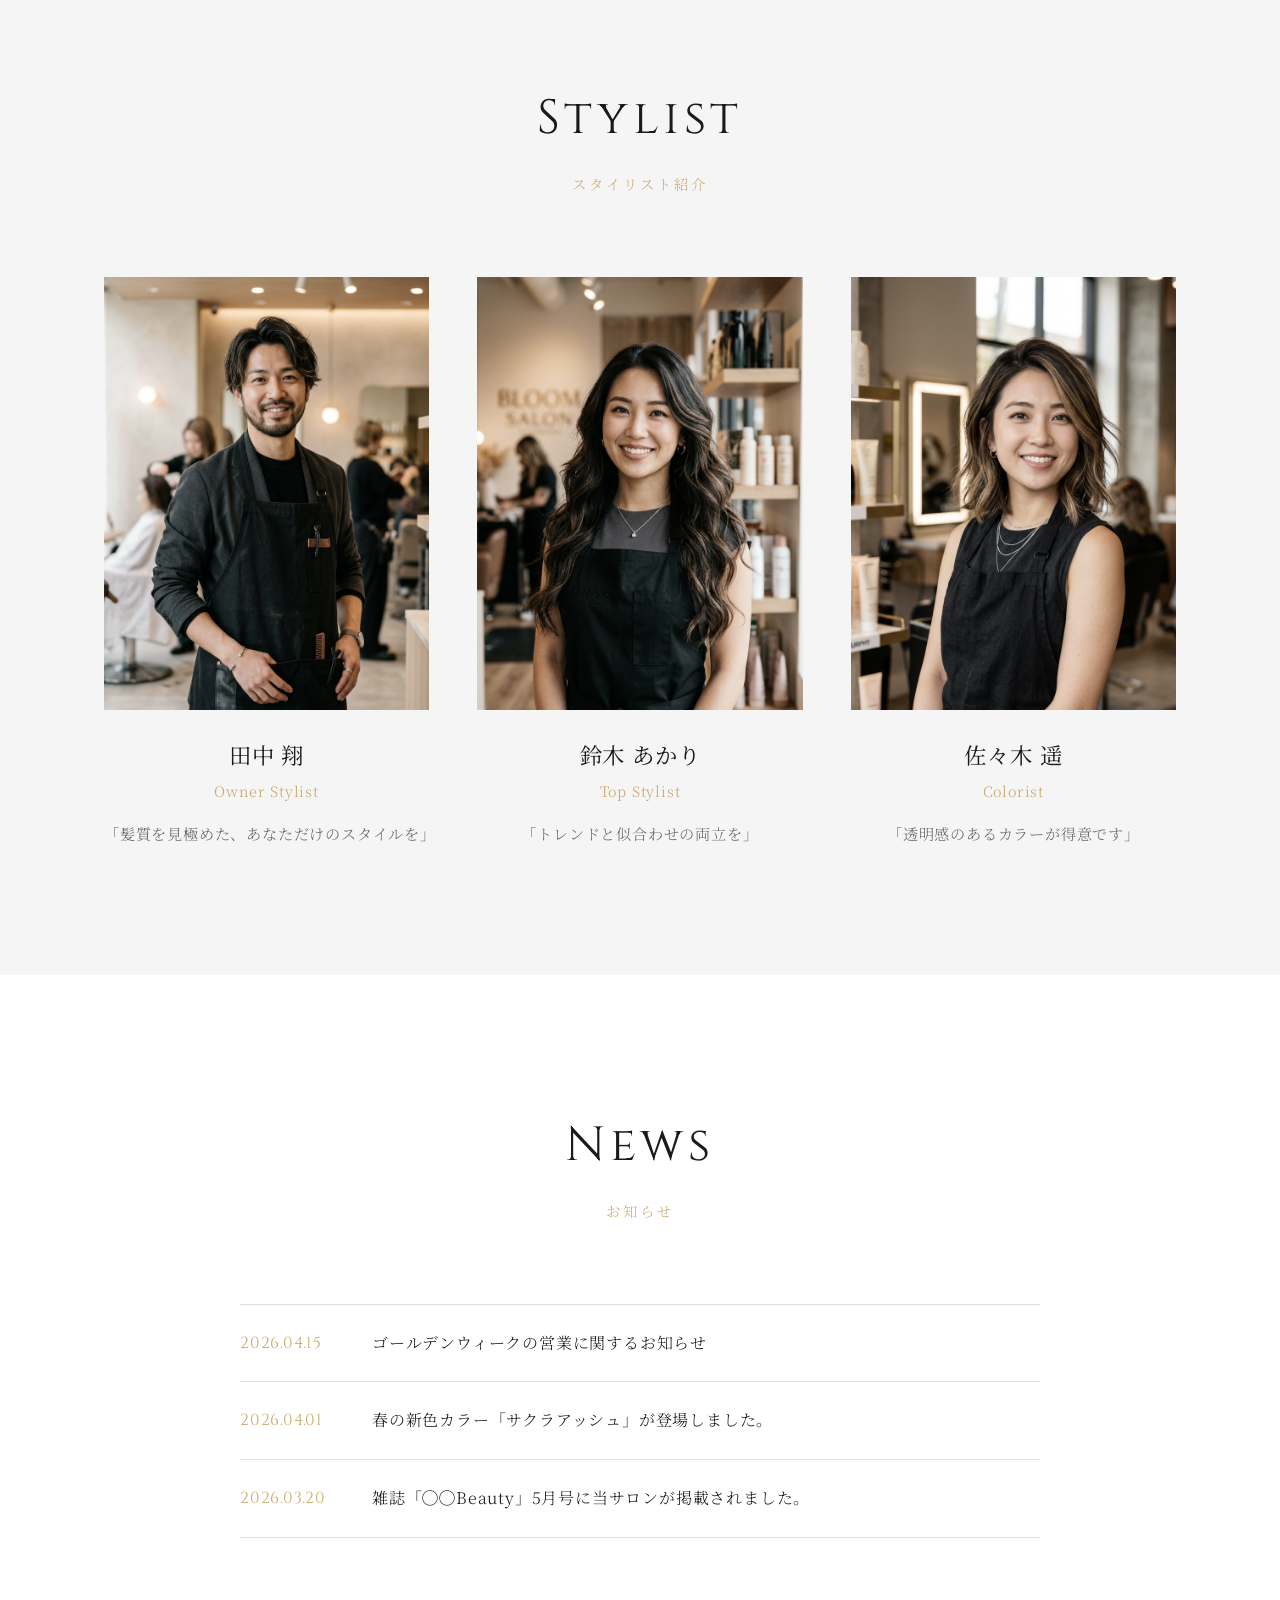
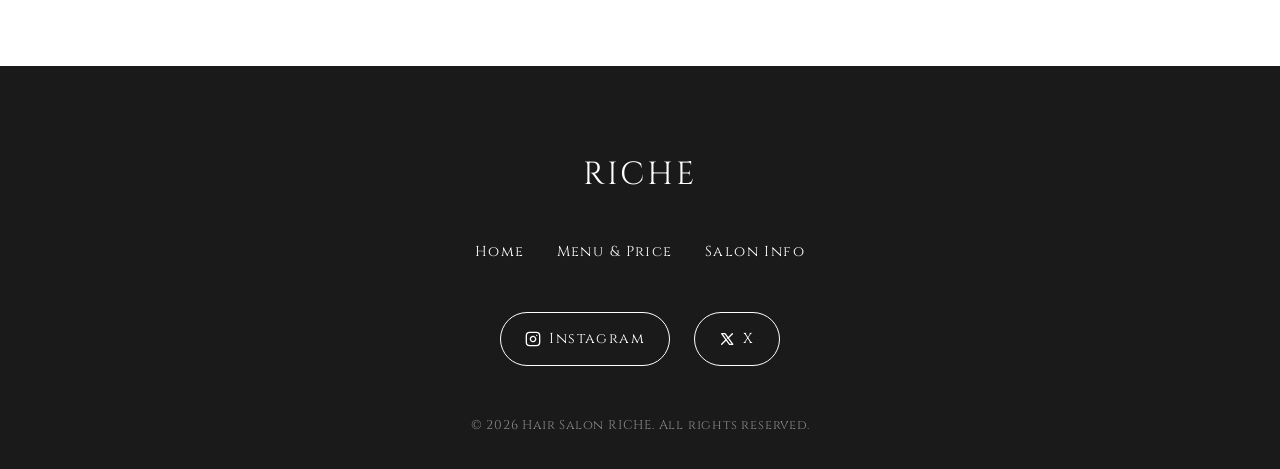
==== commit 3bf0b460: "update" ====
--- a/index.html
+++ b/index.html
@@ -31,6 +31,12 @@
 
   <!-- Hero Section -->
   <section class="hero">
+    <!-- スライドショー用のコンテナ（背景画像切り替え用） -->
+    <div class="hero-slideshow">
+      <div class="slide slide-1"></div>
+      <div class="slide slide-2"></div>
+      <div class="slide slide-3"></div>
+    </div>
     <div class="hero-content">
       <h2 class="hero-title">あなたの美しさを、引き出す</h2>
       <p class="hero-subtitle">Discover your true beauty</p>
--- a/css/style.css
+++ b/css/style.css
@@ -218,10 +218,54 @@
   display: flex;
   align-items: center;
   justify-content: center;
-  background-image: url('../images/hero_salon_empty.png');
+  overflow: hidden;
+}
+
+/* スライドショーのコンテナ */
+.hero-slideshow {
+  position: absolute;
+  top: 0;
+  left: 0;
+  width: 100%;
+  height: 100%;
+  z-index: 0;
+}
+
+/* 各スライド共通スタイル */
+.slide {
+  position: absolute;
+  top: 0;
+  left: 0;
+  width: 100%;
+  height: 100%;
   background-size: cover;
   background-position: center;
   background-attachment: fixed;
+  opacity: 0;
+  animation: slideshow 9s infinite; /* 3枚 × 3秒 = 9秒 */
+}
+
+/* 各画像とアニメーションのタイミング設定 */
+.slide-1 {
+  background-image: url('../images/hero_salon_empty.png');
+  animation-delay: 0s;
+}
+.slide-2 {
+  background-image: url('../images/shampoo_station.png');
+  animation-delay: 3s;
+}
+.slide-3 {
+  background-image: url('https://images.unsplash.com/photo-1633681926022-84c23e8cb2d6?q=80&w=1000&auto=format&fit=crop');
+  animation-delay: 6s;
+}
+
+/* スライドショーのアニメーション定義（フェードイン・フェードアウト） */
+@keyframes slideshow {
+  0% { opacity: 0; }
+  10% { opacity: 1; }
+  33% { opacity: 1; }
+  43% { opacity: 0; }
+  100% { opacity: 0; }
 }
 
 .hero::after {
@@ -232,6 +276,7 @@
   width: 100%;
   height: 100%;
   background-color: rgba(0, 0, 0, 0.4);
+  z-index: 0;
 }
 
 .hero-content {
